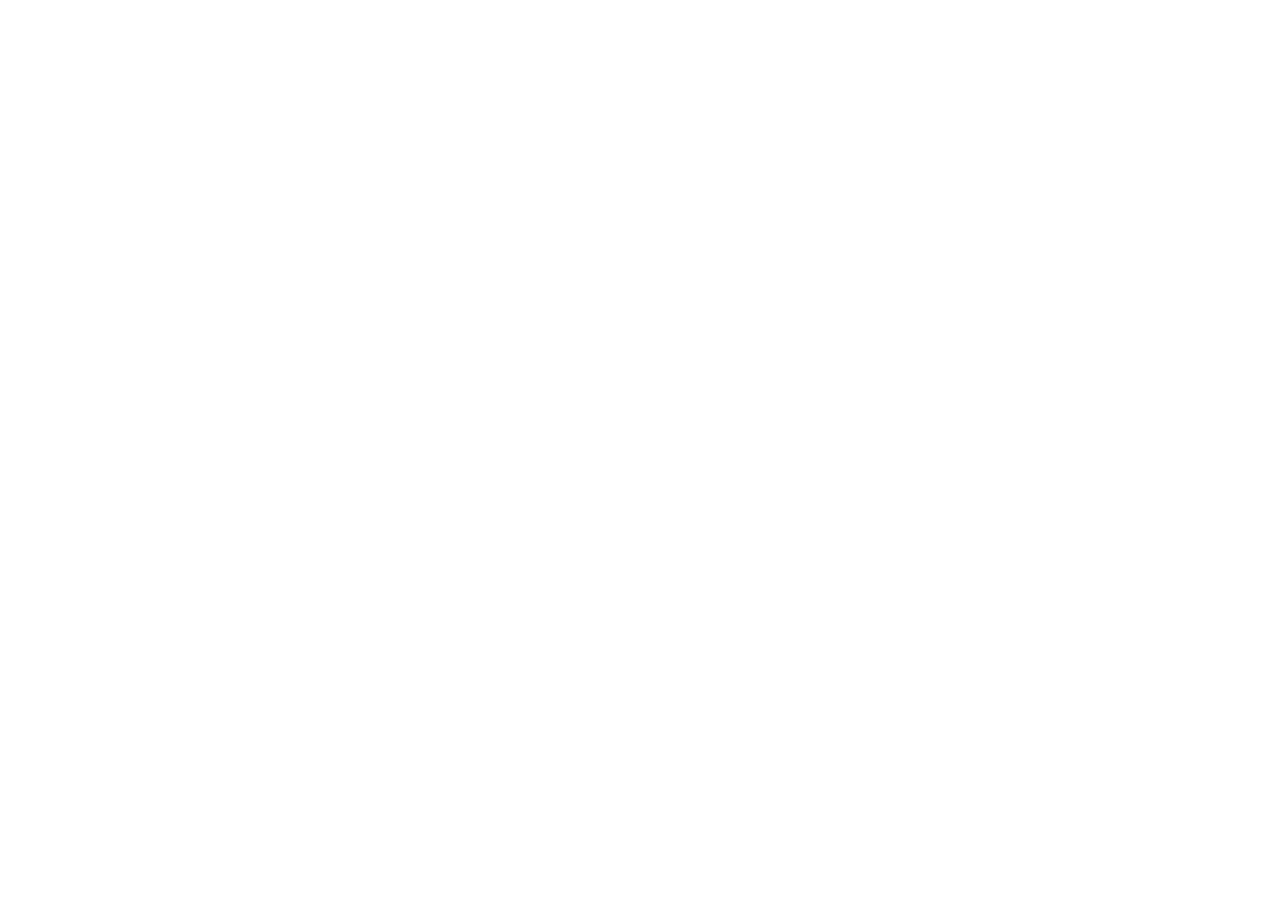
==== index.html @ caf2bf8a "estrutura do repo" ====
<!DOCTYPE html>
<html lang="PT-BR">
<head>
    <meta charset="UTF-8">
    <meta name="viewport" content="width=device-width, initial-scale=1.0">
    <title>Index do Projeto</title>
</head>
<body>
    
</body>
</html>
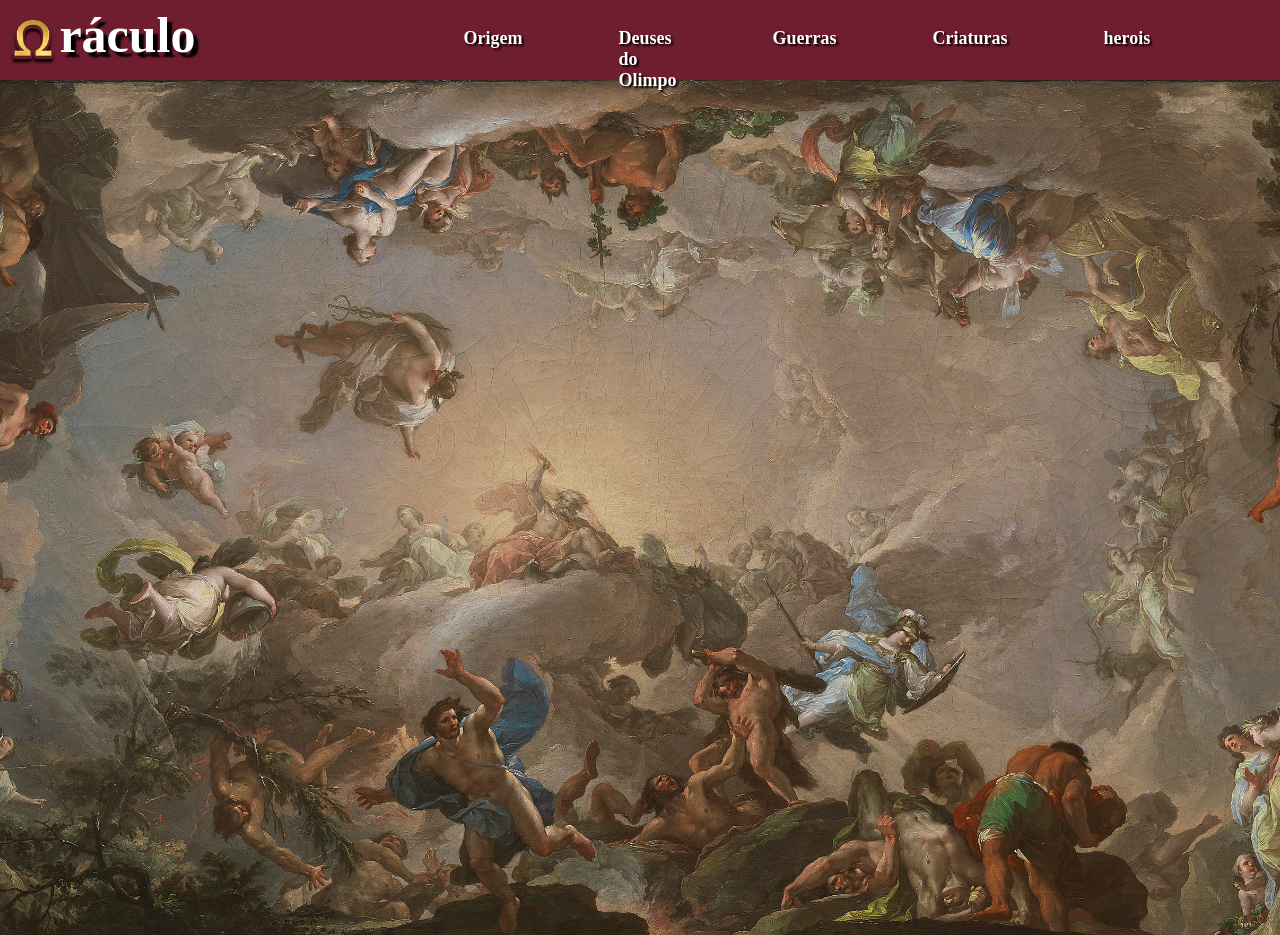
==== commit 8274a603: "Add files via upload" ====
--- a/index.html
+++ b/index.html
@@ -1,11 +1,46 @@
 <!DOCTYPE html>
 <html lang="PT-BR">
+
 <head>
     <meta charset="UTF-8">
     <meta name="viewport" content="width=device-width, initial-scale=1.0">
-    <title>Index do Projeto</title>
+    <title>Oráculo</title>
+    <link rel="preconnect" href="https://fonts.googleapis.com">
+    <link rel="preconnect" href="https://fonts.gstatic.com" crossorigin>
+    <link href="https://fonts.googleapis.com/css2?family=Kumar+One&display=swap" rel="stylesheet">
+
+    <link rel="stylesheet" href="site/css/estilo.css">
+    <link rel="stylesheet" href="site/css/home.css">
+    <script src="site/js/main.js" defer></script>
 </head>
+
 <body>
-    
+    <nav class="navbar" class="kumor-one-regular">
+        <a href="index.html">
+            <div class="logo">
+                <img class="imgs-nav" src="site/assets/img/omega.png" alt="omega">
+                <h1>ráculo</h1>
+            </div>
+        </a>
+
+
+        <div class="atalhos-nav">
+            <a class="nav-link" href=""><b>Origem</b></a>
+            <a class="nav-link" href=""><b>Deuses do Olimpo</b></a>
+            <a class="nav-link" href=""><b>Guerras</b></a>
+            <a class="nav-link" href=""><b>Criaturas</b></a>
+            <a class="nav-link" href=""><b>herois</b></a>
+        </div>
+        <a href="https://github.com/Dadamaral/projeto-final-lp2"> <img class="imgs-nav" src="site/assets/img/GitHub.png" alt=""></a>
+       
+
+    </nav>
+
+    <div class="hero">
+
+
+    </div>
+
 </body>
+
 </html>
--- a/site/css/estilo.css
+++ b/site/css/estilo.css
@@ -0,0 +1,111 @@
+body {
+    margin: 0;
+    font-family: Syne;
+    min-height: 100vh;
+    background-color: #F3EFE6;
+
+    h1 {
+        color: #ffcc00;
+    }
+
+}
+
+.kumar-one-regular {
+    font-family: "Kumar One", serif;
+    font-weight: 400;
+    font-style: normal;
+}
+
+.imgs-nav {
+    height: 45px;
+
+}
+
+.logo {
+    margin-top: 10px;
+    gap: 3px;
+    display: flex;
+    align-items: center;
+    height: 30px;
+    margin-bottom: 20px;
+
+    
+
+    img {
+        margin-top: 15px;
+    }
+
+    h1 {
+        font-size: 50px;
+        text-shadow: 5px 5px 2px black;
+        color: #ffffff;
+    }
+}
+
+.navbar {
+    background-color: #6E1E2E;
+    a {
+        text-decoration: none;
+    }
+    display: flex;
+    justify-content: space-evenly;
+    gap: 260px;
+    padding: 10px;
+    top: 0;
+    z-index: 1000;
+    max-height: 60px;
+    padding: 10px;
+
+}
+
+.atalhos-nav {
+    display: flex;
+    justify-content: center;
+    margin-top: 10px;
+    gap: 80px;
+    height: 38px;
+
+    position: sticky;
+
+}
+
+.nav-link {
+    color: #ffffff;
+    text-decoration: none;
+    text-shadow: 2px 2px 2px black;
+    font-size: 18px;
+    padding: 8px;
+    transition: color 0.3s ease-in-out;
+
+    position: relative;
+    transition: color 0.5s ease-in-out, transform 0.3s ease-in-out;
+
+
+
+}
+
+.nav-link:hover {
+
+
+    color: #ffe699;
+    transform: scale(1.1);
+
+}
+
+.nav-link::after {
+    content: '';
+    position: absolute;
+    width: 0;
+    height: 2px;
+    bottom: 0;
+    left: 50%;
+    background-color: #F2A900;
+    transform: translateX(-50%);
+    transition: width 0.3s ease-in-out;
+
+}
+
+.nav-link:hover::after {
+    width: 100%;
+
+}
--- a/site/css/home.css
+++ b/site/css/home.css
@@ -0,0 +1,19 @@
+.hero{
+    background-image: url(../assets/img/El_Olimpo_batalla_con_los_gigantes.jpg);
+
+           
+            height: 95vh; 
+
+           
+            background-position: center;
+
+          
+            background-repeat: no-repeat;
+
+         
+            background-size: cover;
+
+           
+
+            
+}
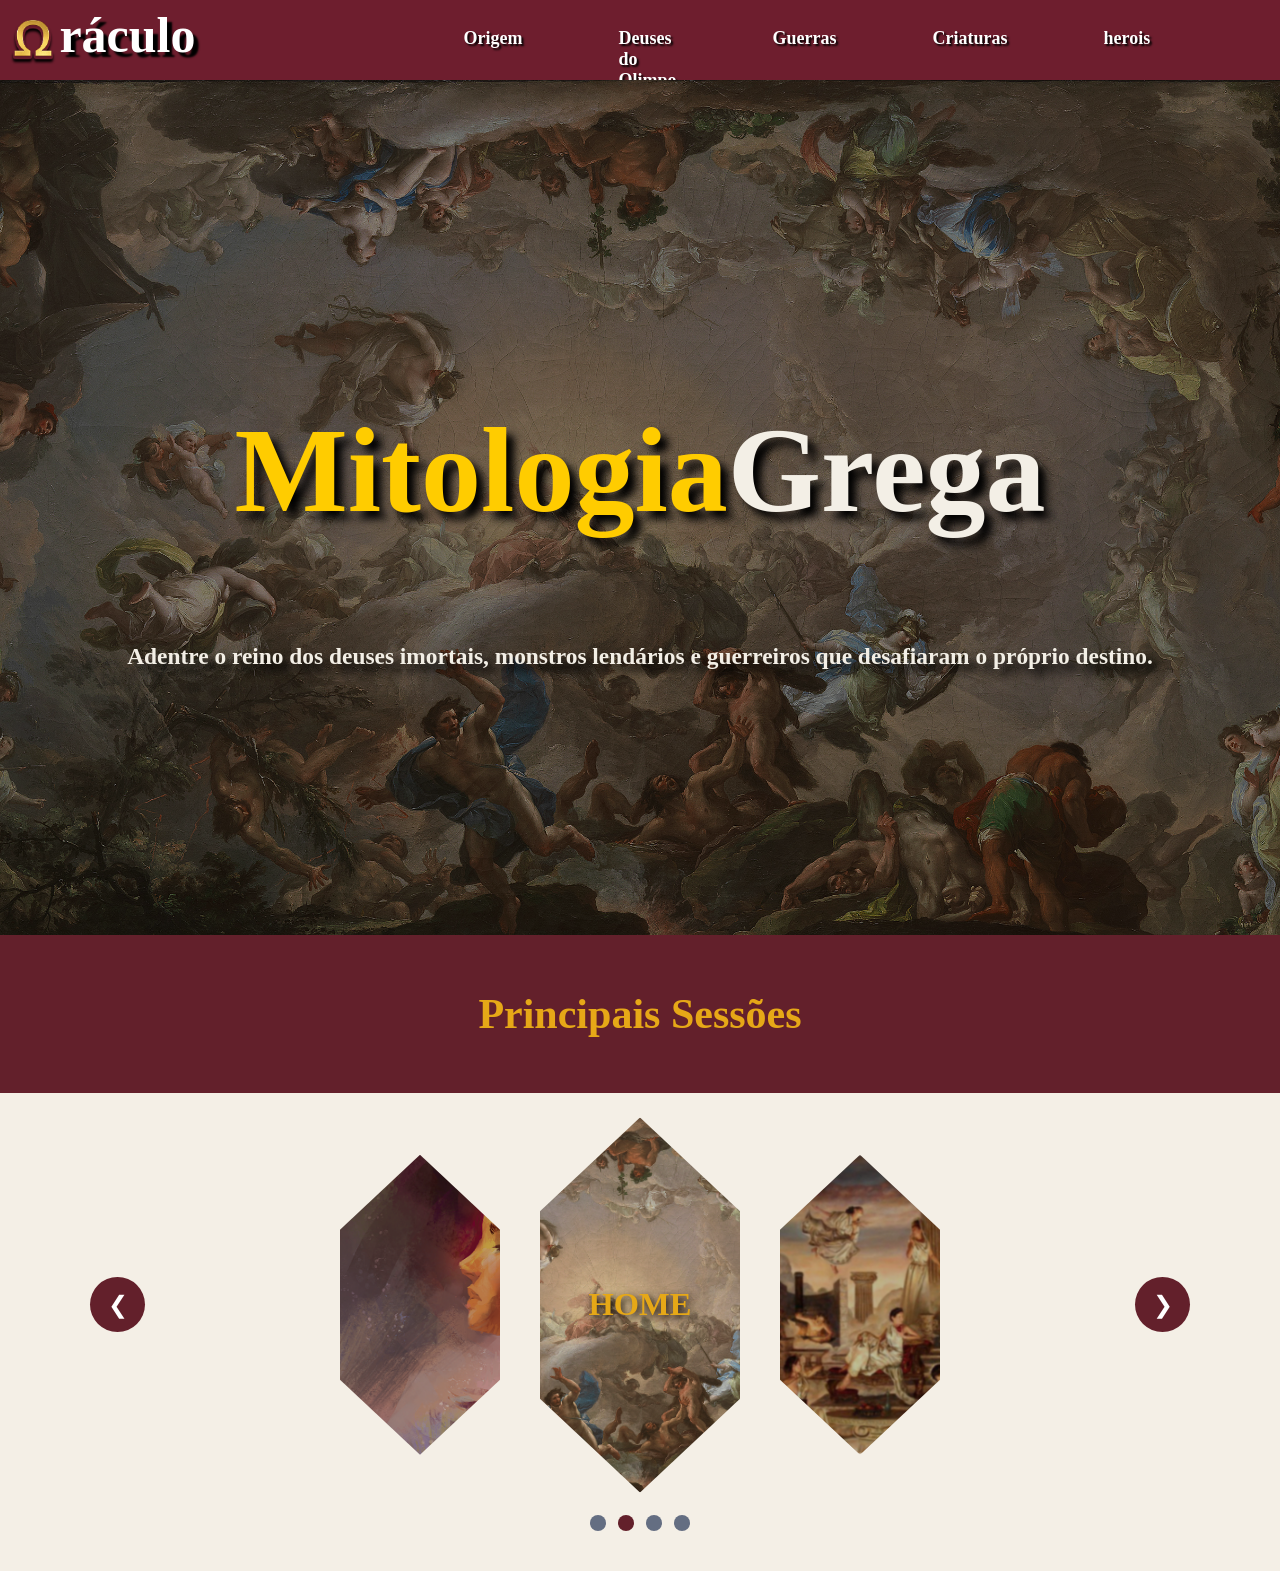
==== commit 09e3241e: "Add files via upload" ====
--- a/index.html
+++ b/index.html
@@ -31,15 +31,78 @@
             <a class="nav-link" href=""><b>Criaturas</b></a>
             <a class="nav-link" href=""><b>herois</b></a>
         </div>
-        <a href="https://github.com/Dadamaral/projeto-final-lp2"> <img class="imgs-nav" src="site/assets/img/GitHub.png" alt=""></a>
-       
+        <a href="https://github.com/Dadamaral/projeto-final-lp2"> <img class="imgs-nav" src="site/assets/img/GitHub.png"
+                alt=""></a>
 
     </nav>
 
     <div class="hero">
+        <div class="sombra">
+            <div text-hero>
+                <div class=" titulo-da-sessao">
+                    <h1 class="titulo-sessao">Mitologia</h1>
+                    <h1 class="titulo-sessao2">Grega</h1>
+                </div>
+                <div class="subtitulo-sessao">
+                    <h3>Adentre o reino dos deuses imortais, monstros lendários e guerreiros que desafiaram o próprio
+                        destino.</h3>
+
+                </div>
+            </div>
+        </div>
 
 
     </div>
+    <section class="secao-cristais">
+    <!-- Cabeçalho vinho com o título -->
+    <div class="cabecalho-secao">
+        <h2>Principais Sessões</h2>
+        <div class="linha-decorativa"></div>
+    </div>
+
+    <!-- Área do Carrossel -->
+    <div class="carrossel-container">
+        <button class="seta-btn" id="btn-anterior">❮</button>
+
+        <div class="cristais-wrapper">
+            <!-- Cristal 1 -->
+            <a href="origem.html" class="cristal">
+                <img src="site/assets/img/Origem.png" alt="Origem">
+                <span>ORIGEM</span>
+            </a>
+
+            <!-- Cristal 2 (Começa ativo no meio) -->
+            <a href="index.html" class="cristal ativo">
+                <img src="site/assets/img/El_Olimpo_batalla_con_los_gigantes.jpg" alt="Home">
+                <span>HOME</span>
+            </a>
+
+            <!-- Cristal 3 -->
+            <a href="deuses.html" class="cristal">
+                <img src="site/assets/img/Deuses.png" alt="Deuses">
+                <span>DEUSES</span>
+            </a>
+            
+            <!-- Você pode adicionar mais cristais aqui (Guerras, Criaturas, Heróis) -->
+            <a href="guerras.html" class="cristal">
+                <img src="site/assets/img/guerras.png" alt="Guerras">
+                <span>GUERRAS</span>
+            </a>
+        </div>
+
+        <button class="seta-btn" id="btn-proximo">❯</button>
+    </div>
+
+    <!-- Bolinhas indicadoras -->
+    <div class="indicadores">
+        <span class="dot"></span>
+        <span class="dot ativo"></span>
+        <span class="dot"></span>
+        <span class="dot"></span>
+    </div>
+</section>
+
+
 
 </body>
 
--- a/site/css/estilo.css
+++ b/site/css/estilo.css
@@ -29,7 +29,7 @@
     height: 30px;
     margin-bottom: 20px;
 
-    
+
 
     img {
         margin-top: 15px;
@@ -44,9 +44,11 @@
 
 .navbar {
     background-color: #6E1E2E;
+
     a {
         text-decoration: none;
     }
+
     display: flex;
     justify-content: space-evenly;
     gap: 260px;
@@ -109,3 +111,140 @@
     width: 100%;
 
 }
+
+.secao-cristais {
+    background-color: #f4efe6;
+    /* Tom creme do fundo */
+    text-align: center;
+    padding-bottom: 40px;
+}
+
+.cabecalho-secao {
+    background-color: #63202b;
+    /* Vinho da barra superior */
+    padding: 20px 0;
+    color: #e6a817;
+    /* Dourado do título */
+    font-size: 28px;
+}
+
+.carrossel-container {
+    display: flex;
+    align-items: center;
+    justify-content: space-between;
+    max-width: 1100px;
+    margin: 62px auto 30px;
+    padding: 0 20px;
+}
+
+.cristais-wrapper {
+    display: flex;
+    align-items: center;
+    justify-content: center;
+    gap: 60px;
+    /* Espaço entre os cristais */
+}
+
+/* Formato de Cristal */
+.cristal {
+    position: relative;
+    width: 160px;
+    height: 300px;
+    display: flex;
+    align-items: center;
+    justify-content: center;
+    text-decoration: none;
+
+    /* Recorta o retângulo no formato de cristal */
+    clip-path: polygon(50% 0%, 100% 25%, 100% 75%, 50% 100%, 0% 75%, 0% 25%);
+
+    transition: transform 0.4s ease, filter 0.4s ease;
+    filter: brightness(0.75);
+    /* Deixa os laterais levemente mais escuros */
+}
+
+.cristal img {
+    position: absolute;
+    width: 100%;
+    height: 100%;
+    object-fit: cover;
+    z-index: 1;
+}
+
+.cristal span {
+    position: relative;
+    z-index: 2;
+    color: #e6a817;
+    font-size: 26px;
+    font-weight: bold;
+    text-shadow: 2px 2px 6px rgba(0, 0, 0, 0.9);
+    opacity: 0;
+    /* Esconde o texto nos cristais laterais */
+    transition: opacity 0.3s ease;
+}
+
+/* Cristal do Meio (Destaque) */
+.cristal.ativo {
+    transform: scale(1.25);
+    /* Aumenta o tamanho do cristal central */
+    filter: brightness(1);
+}
+
+.cristal.ativo span {
+    opacity: 1;
+    /* Mostra o texto apenas no cristal ativo */
+}
+
+.cristal.ativo:hover {
+
+    transform: scale(1.4);
+
+}
+
+
+.cristal:hover {
+    filter: brightness(1);
+    transform: scale(1.15);
+}
+
+/* Botões de Seta */
+.seta-btn {
+    background-color: #63202b;
+    color: white;
+    border: none;
+    width: 55px;
+    height: 55px;
+    border-radius: 50%;
+    font-size: 24px;
+    cursor: pointer;
+    transition: background 0.3s;
+     transition:  transform 0.3s ease-in-out;
+
+
+}
+
+.seta-btn:hover {
+    background-color: #852b3a;
+     transform: scale(1.05);
+}
+
+/* Bolinhas inferiores */
+.indicadores {
+    display: flex;
+    justify-content: center;
+    gap: 12px;
+    margin-top: 20px;
+}
+
+.dot {
+    width: 16px;
+    height: 16px;
+    border-radius: 50%;
+    background-color: #646e82;
+    cursor: pointer;
+    margin-top: 30px;
+}
+
+.dot.ativo {
+    background-color: #63202b;
+}
--- a/site/css/home.css
+++ b/site/css/home.css
@@ -1,19 +1,48 @@
-.hero{
+.hero {
+    position: relative;
     background-image: url(../assets/img/El_Olimpo_batalla_con_los_gigantes.jpg);
+    height: 95vh;
+    background-position: center;
+    background-repeat: no-repeat;
+    background-size: cover;
 
-           
-            height: 95vh; 
+}
 
-           
-            background-position: center;
+.sombra {
+    position: absolute;
+    top: 0;
+    left: 0;
+    width: 100%;
+    height: 100%;
+    background-color: rgba(0, 0, 0, 0.411);
+    z-index: 1;
+    display: flex;
+    justify-content: center;
+    align-items: center;
+}
 
-          
-            background-repeat: no-repeat;
+.text-hero {
 
-         
-            background-size: cover;
+    color: #D4A63A;
+    position: relative;
+    z-index: 3;
+}
 
-           
+.titulo-da-sessao {
+    display: flex;
+    justify-content: center;
+    font-size: 60px;
+    text-shadow: 8px 8px 8px black;
 
-            
+}
+
+.titulo-sessao2 {
+    color: #F3EFE6;
+}
+
+.subtitulo-sessao {
+
+    font-size: 20px;
+    color: #F3EFE6;
+    text-shadow: 8px 8px 8px black;
 }
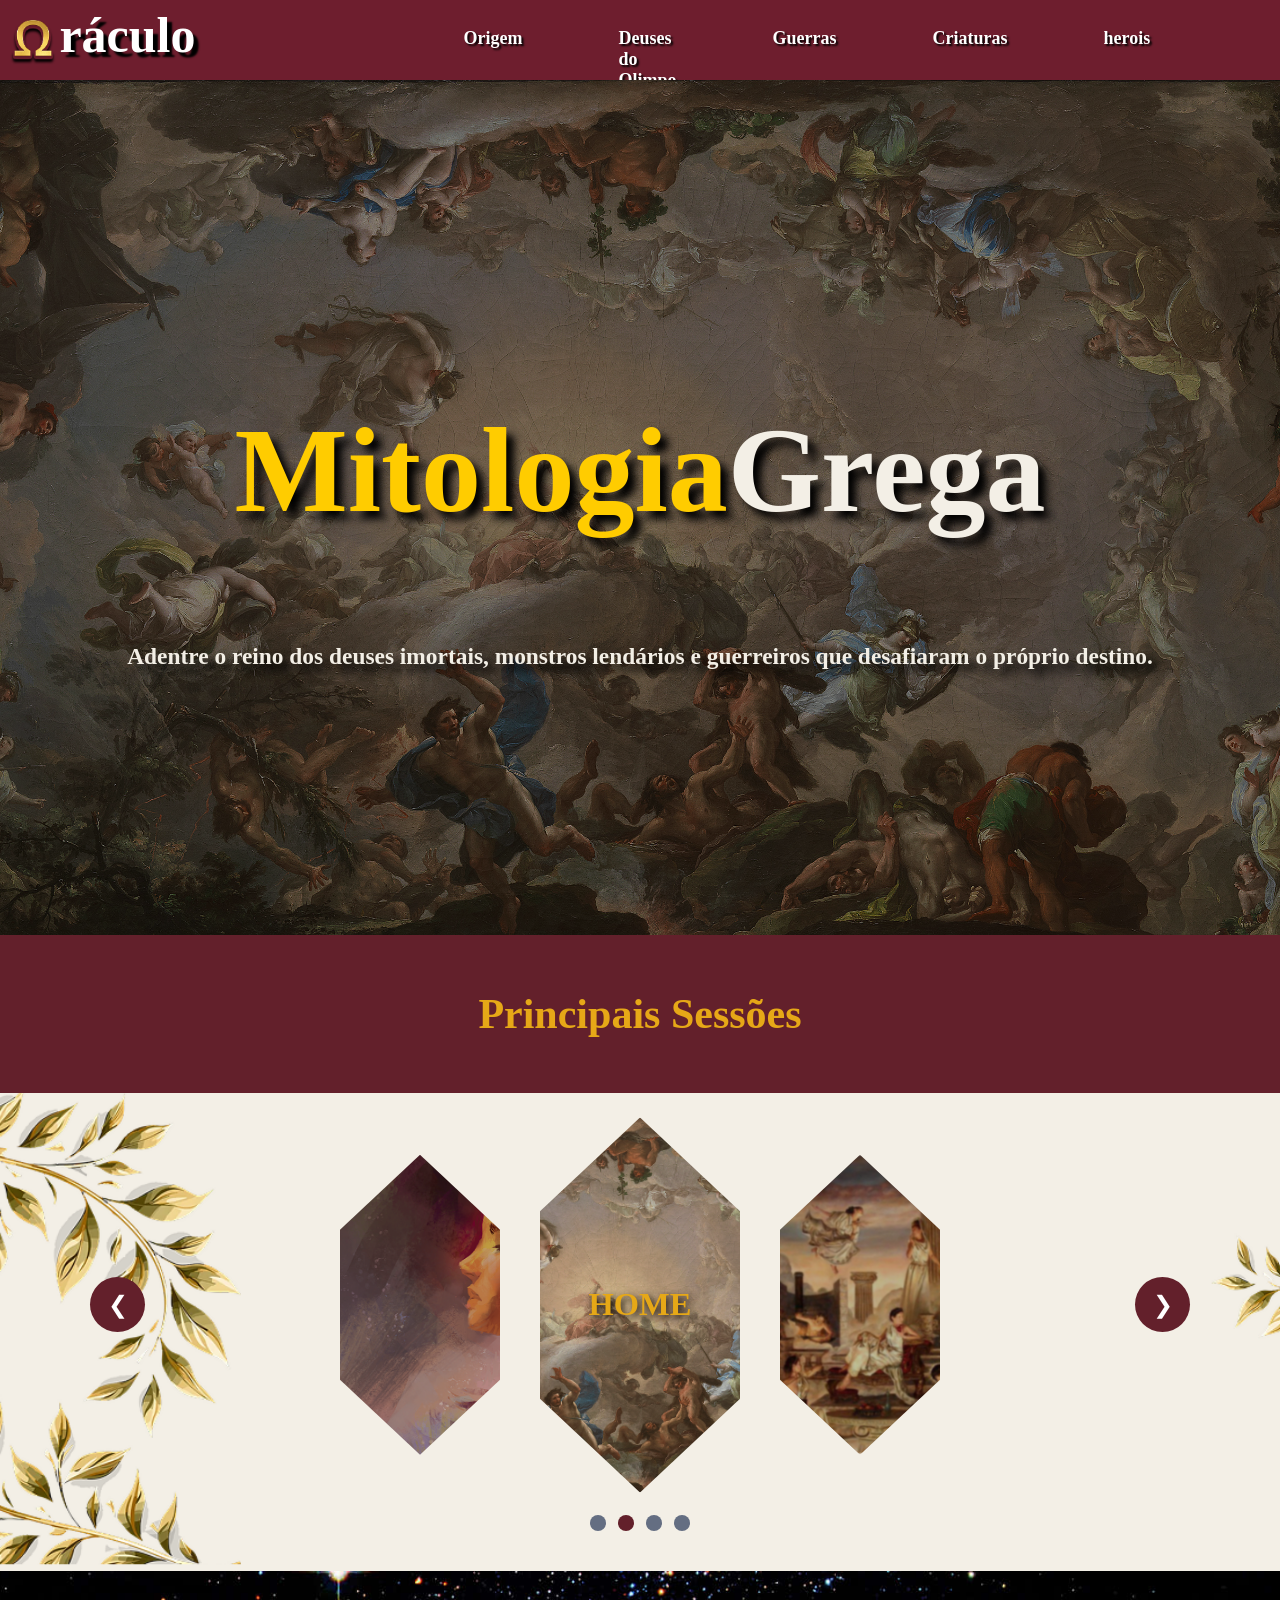
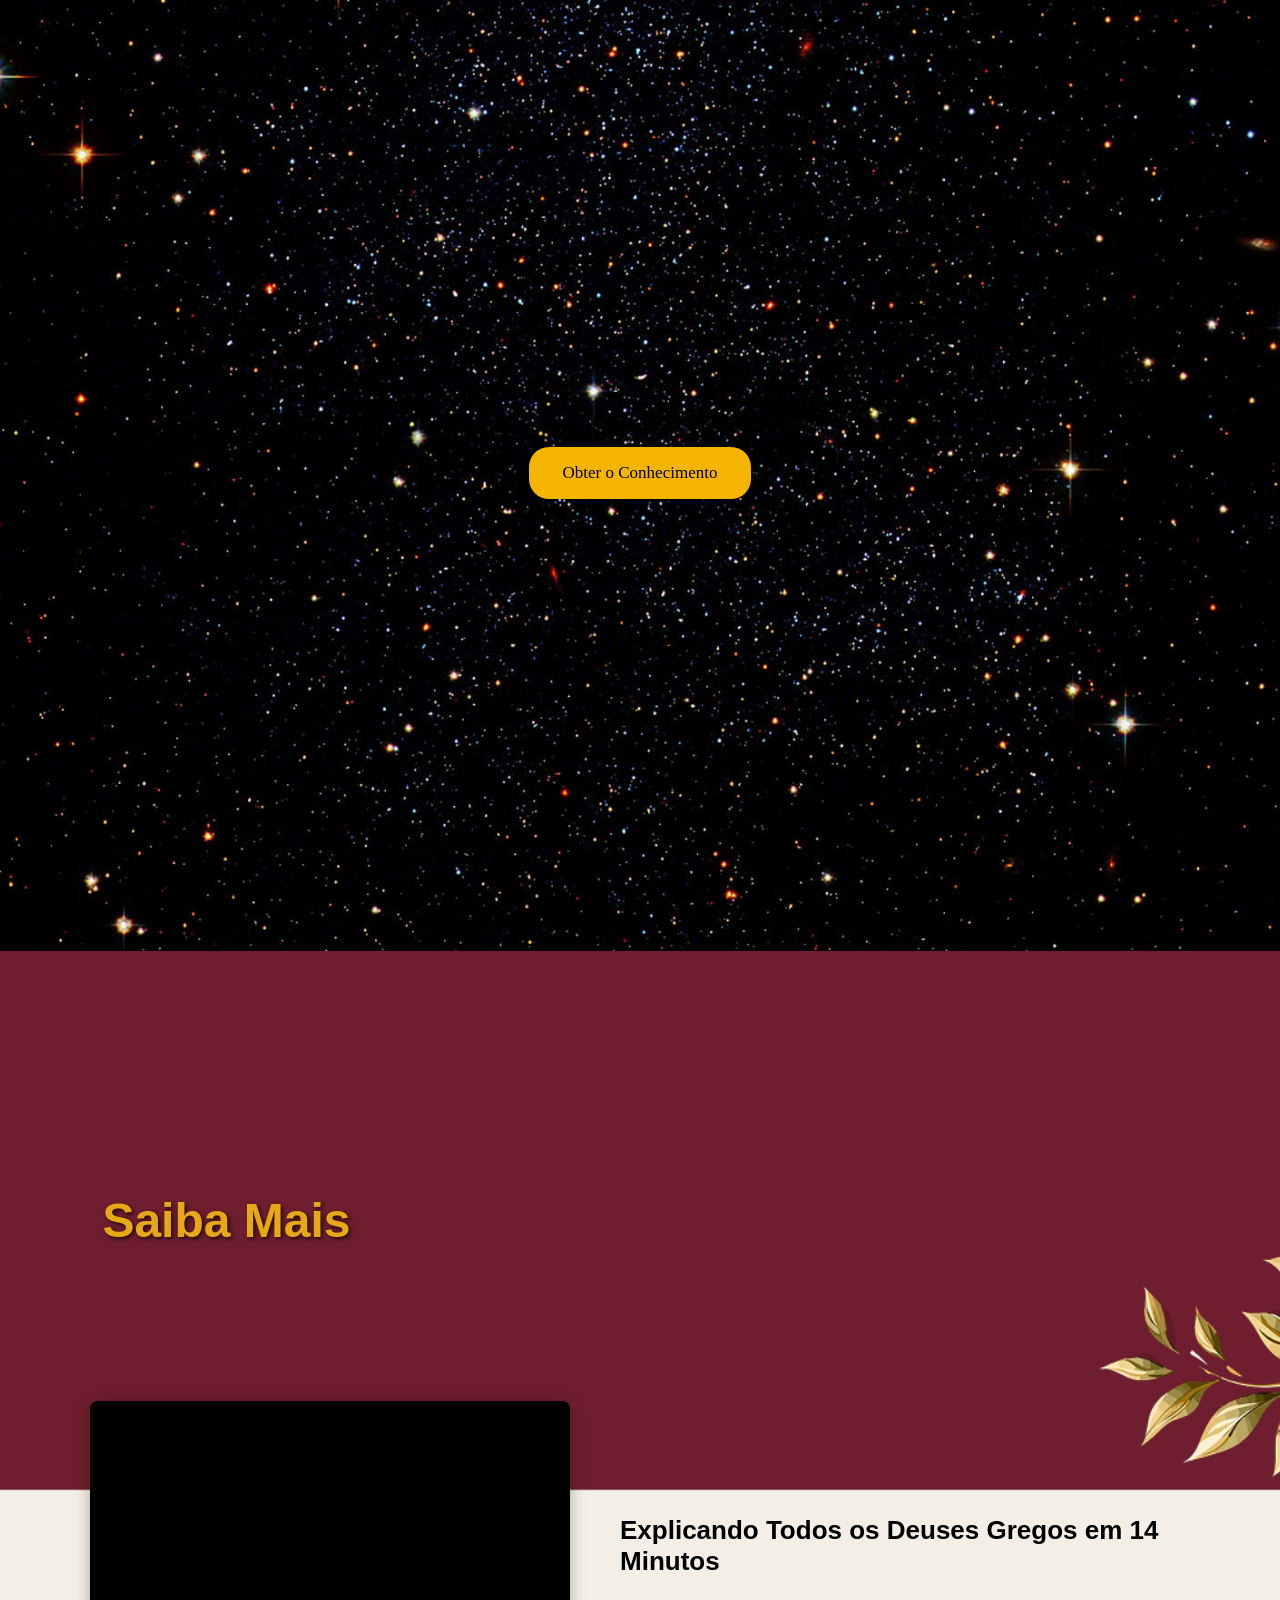
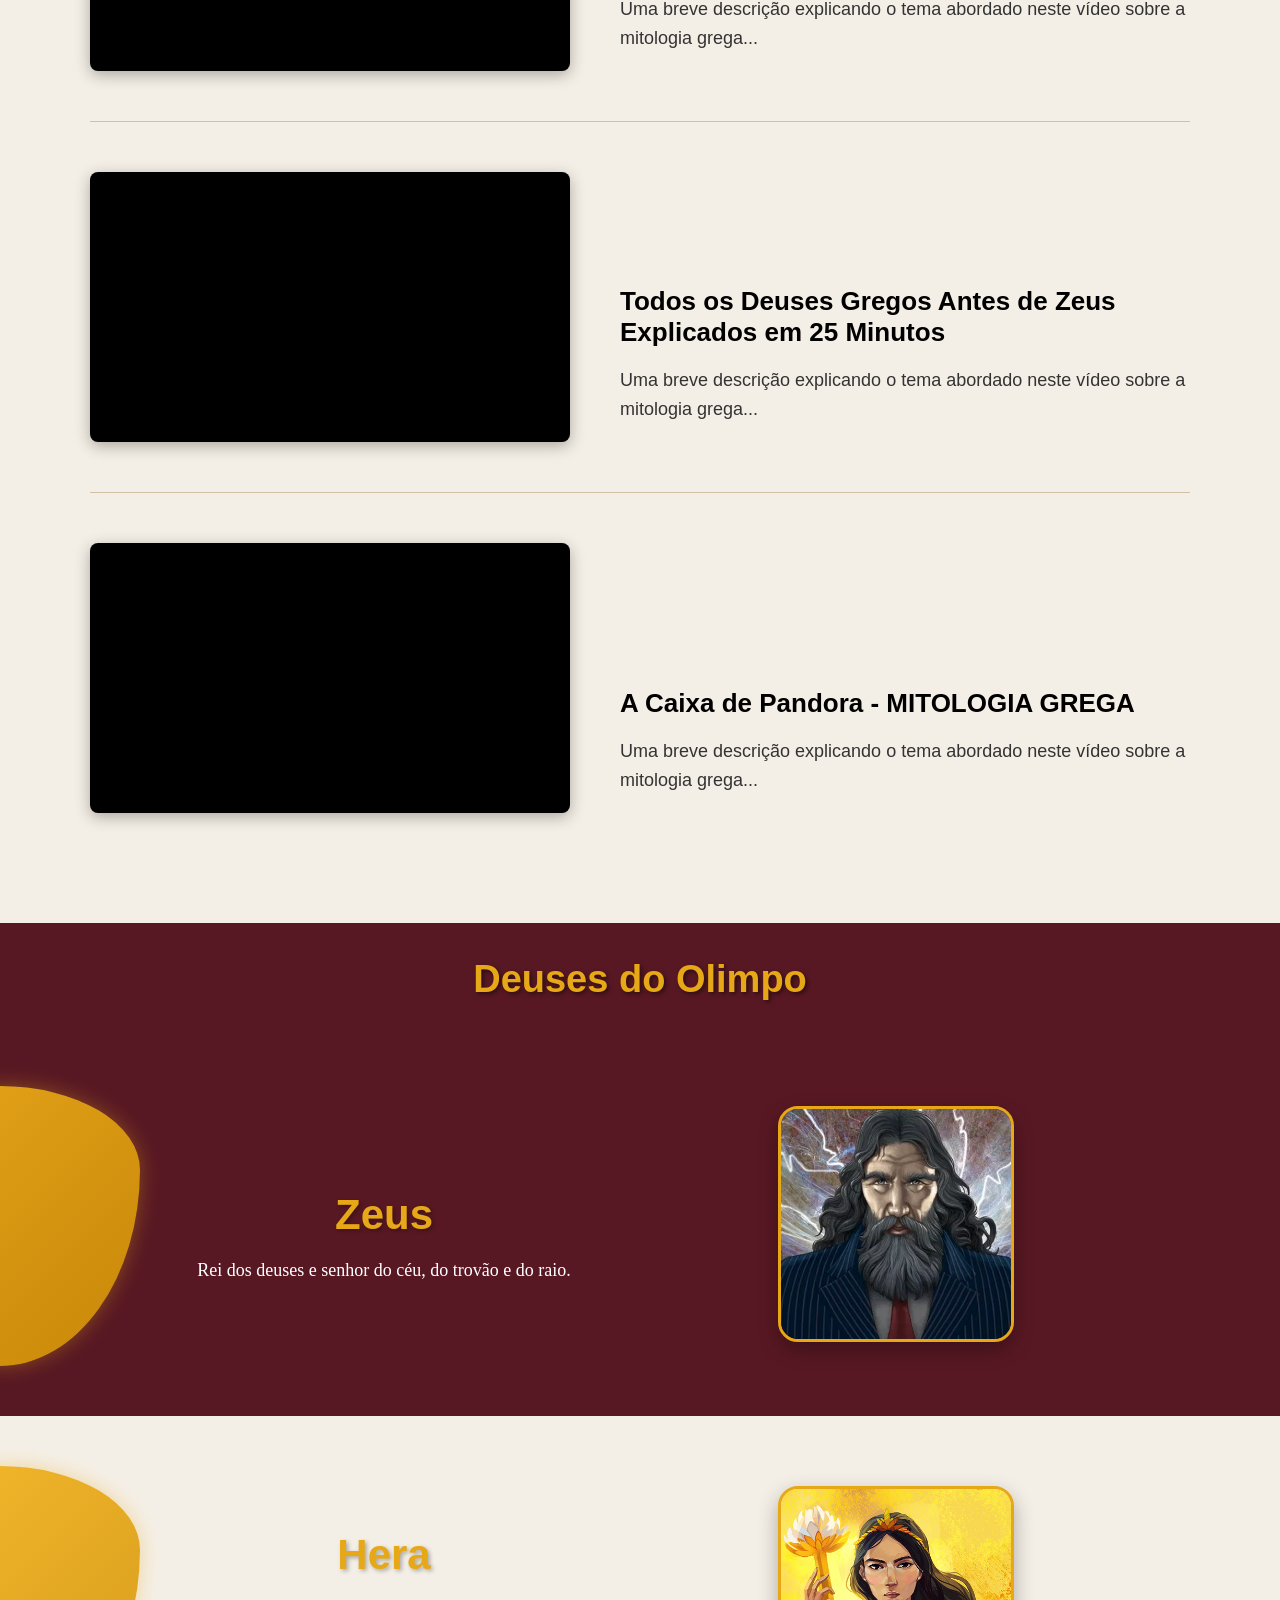
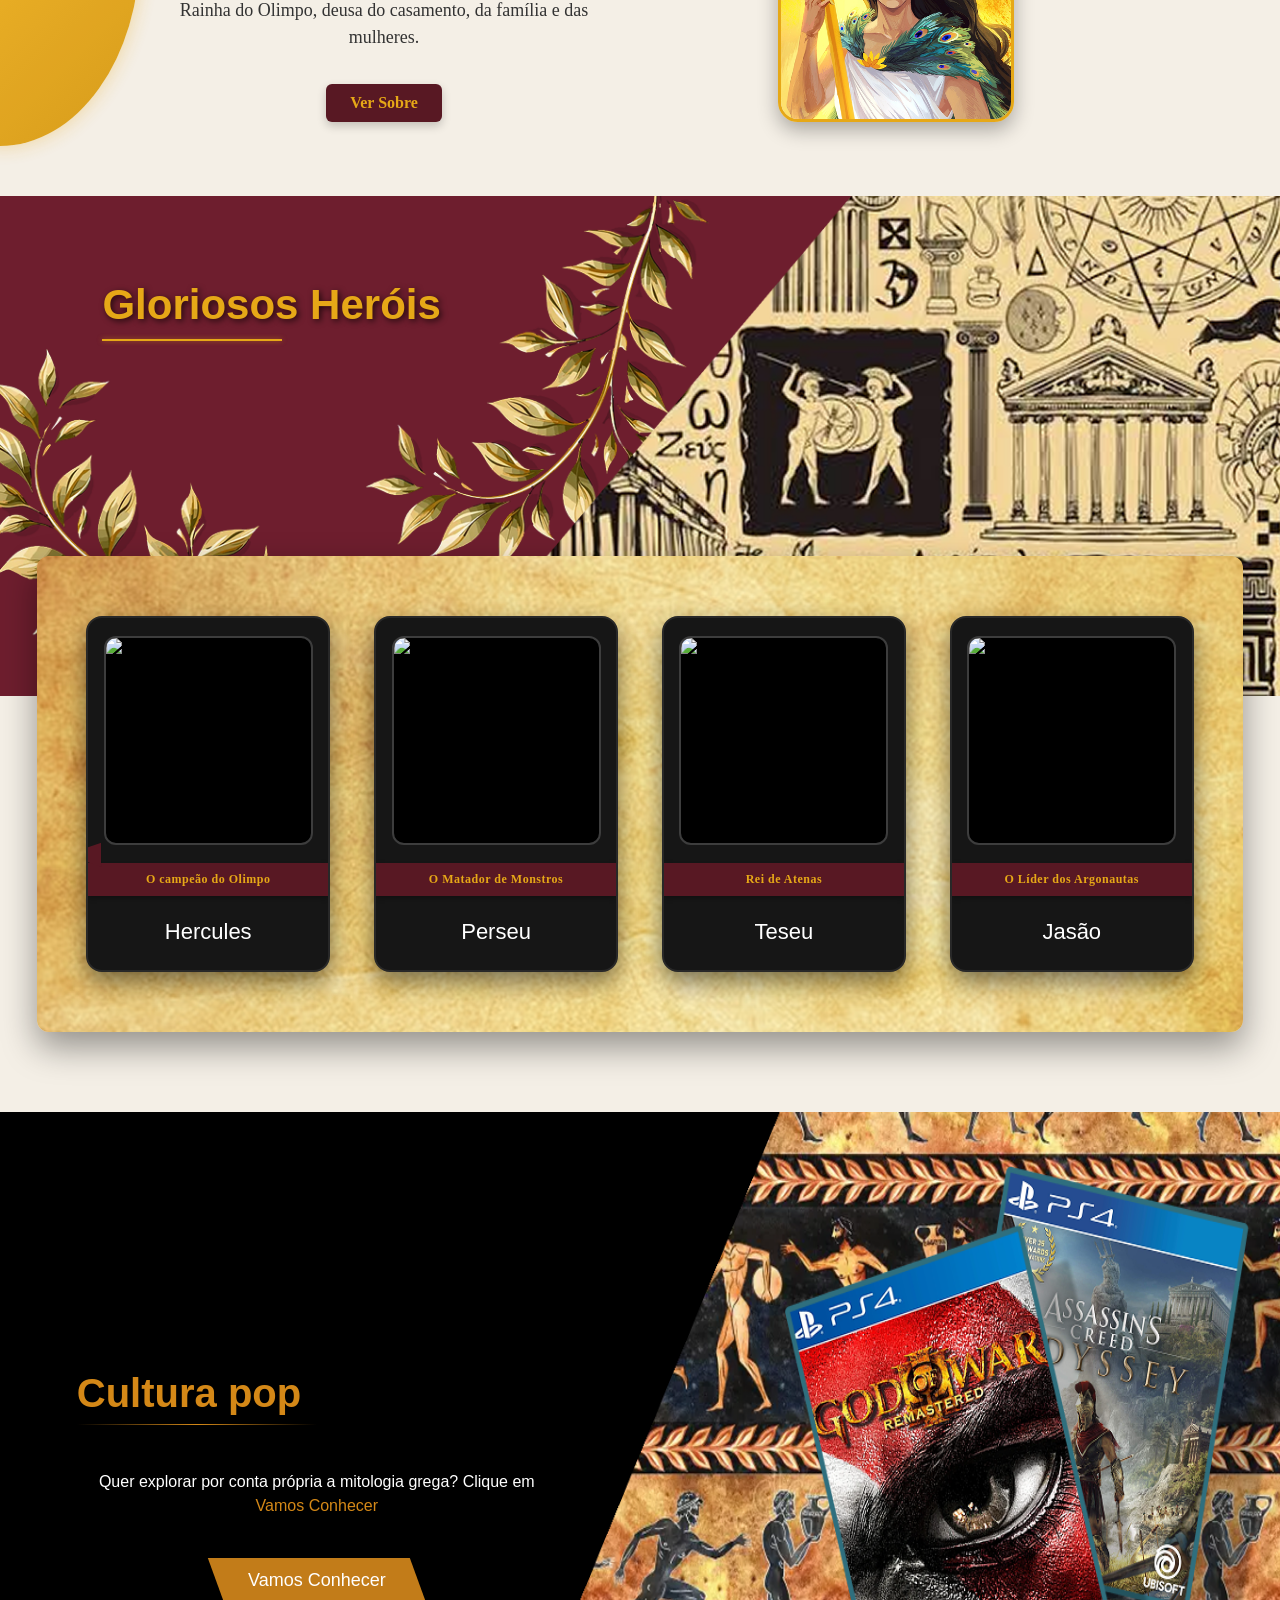
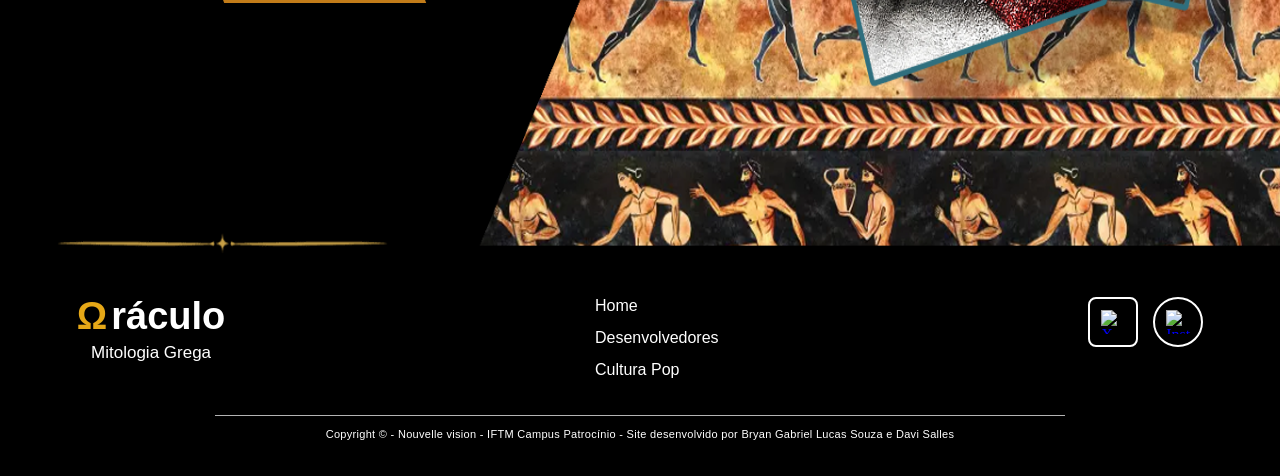
==== commit dfdf6ffb: "Add files via upload" ====
--- a/index.html
+++ b/index.html
@@ -12,6 +12,7 @@
     <link rel="stylesheet" href="site/css/estilo.css">
     <link rel="stylesheet" href="site/css/home.css">
     <script src="site/js/main.js" defer></script>
+    <script src="site/js/home.js" defer></script>
 </head>
 
 <body>
@@ -54,53 +55,272 @@
 
     </div>
     <section class="secao-cristais">
-    <!-- Cabeçalho vinho com o título -->
-    <div class="cabecalho-secao">
-        <h2>Principais Sessões</h2>
-        <div class="linha-decorativa"></div>
-    </div>
-
-    <!-- Área do Carrossel -->
-    <div class="carrossel-container">
-        <button class="seta-btn" id="btn-anterior">❮</button>
-
-        <div class="cristais-wrapper">
-            <!-- Cristal 1 -->
-            <a href="origem.html" class="cristal">
-                <img src="site/assets/img/Origem.png" alt="Origem">
-                <span>ORIGEM</span>
+        <!-- Cabeçalho vinho com o título -->
+        <div class="cabecalho-secao">
+            <h2>Principais Sessões</h2>
+            <div class="linha-decorativa"></div>
+        </div>
+
+        <!-- Área do Carrossel -->
+        <div class="carrossel-container">
+            <button class="seta-btn" id="btn-anterior">❮</button>
+
+            <div class="cristais-wrapper">
+                <!-- Cristal 1 -->
+                <a href="origem.html" class="cristal">
+                    <img src="site/assets/img/Origem.png" alt="Origem">
+                    <span>ORIGEM</span>
+                </a>
+
+                <!-- Cristal 2 (Começa ativo no meio) -->
+                <a href="index.html" class="cristal ativo">
+                    <img src="site/assets/img/El_Olimpo_batalla_con_los_gigantes.jpg" alt="Home">
+                    <span>HOME</span>
+                </a>
+
+                <!-- Cristal 3 -->
+                <a href="deuses.html" class="cristal">
+                    <img src="site/assets/img/Deuses.png" alt="Deuses">
+                    <span>DEUSES</span>
+                </a>
+
+                <!-- Você pode adicionar mais cristais aqui (Guerras, Criaturas, Heróis) -->
+                <a href="guerras.html" class="cristal">
+                    <img src="site/assets/img/guerras.png" alt="Guerras">
+                    <span>GUERRAS</span>
+                </a>
+            </div>
+
+            <button class="seta-btn" id="btn-proximo">❯</button>
+        </div>
+
+        <!-- Bolinhas indicadoras -->
+        <div class="indicadores">
+            <span class="dot"></span>
+            <span class="dot ativo"></span>
+            <span class="dot"></span>
+            <span class="dot"></span>
+        </div>
+    </section>
+
+    <section class="secao-origem">
+        <!-- Botão inicial centralizado -->
+        <button id="btn-conhecimento" class="btn-dourado kumar-one-regular">Obter o Conhecimento</button>
+
+        <!-- Caixa da animação (ocupa toda a área para posicionar os deuses nos cantos) -->
+        <div id="container-animacao" class="oculto">
+
+            <!-- Bloco Central de Texto -->
+            <div class="conteudo-central">
+
+                <h2 class="titulo-inicio kumar-one-regular"><b>O Início</b></h2>
+
+                <!-- Parágrafo 1 -->
+                <p id="texto-digitado-1" class="paragrafo-historia"></p>
+
+                <!-- Setinha para continuar para o 2º parágrafo -->
+                <button id="btn-continuar" class="seta-continuar oculto" title="Continuar">❯</button>
+
+                <!-- Parágrafo 2 -->
+                <p id="texto-digitado-2" class="paragrafo-historia"></p>
+
+                <!-- Botão Final Centralizado embaixo -->
+                <a href="htmls/Origem.html" id="btn-final" class="btn-dourado oculto kumar-one-regular">Saber Mais</a>
+                <!-- As 4 imagens posicionadas nos cantos exatamente como na referência -->
+                <img src="site/assets/img/gaia.png" alt="Gaia" class="deus-img pos-gaia" id="deus-1">
+                <img src="site/assets/img/tartaro.png" alt="Tártaro" class="deus-img pos-tartaro" id="deus-2">
+                <img src="site/assets/img/eros.png" alt="Eros" class="deus-img pos-eros" id="deus-3">
+                <img src="site/assets/img/Nix.png" alt="Nix" class="deus-img pos-erebo" id="deus-4">
+
+
+
+            </div>
+
+
+
+        </div>
+    </section>
+
+    <section class="saibamais">
+        <div class="titulo-saibamais">
+            <h1>Saiba Mais</h1>
+        </div>
+
+
+        <div class="conteudo-saibamais">
+
+            <div class="card-video">
+                <div class="video-container">
+                    <iframe width="560" height="315" src="https://www.youtube.com/embed/BidsWdOM8Ik?si=N_0JeUo0zq-MeXaz"
+                        title="YouTube video player" frameborder="0"
+                        allow="accelerometer; autoplay; clipboard-write; encrypted-media; gyroscope; picture-in-picture; web-share"
+                        referrerpolicy="strict-origin-when-cross-origin" allowfullscreen></iframe>
+                </div>
+                <div class="descricao-video">
+                    <h3>
+                        Explicando Todos os Deuses Gregos em 14 Minutos</h3>
+                    <p>Uma breve descrição explicando o tema abordado neste vídeo sobre a mitologia grega...</p>
+                </div>
+            </div>
+
+            <hr class="linha-divisoria">
+
+
+            <div class="card-video">
+                <div class="video-container">
+                    <iframe width="560" height="315" src="https://www.youtube.com/embed/7vDypBWtJeo?si=LLwDgR5NKjpBOIs5"
+                        title="YouTube video player" frameborder="0"
+                        allow="accelerometer; autoplay; clipboard-write; encrypted-media; gyroscope; picture-in-picture; web-share"
+                        referrerpolicy="strict-origin-when-cross-origin" allowfullscreen></iframe>
+                </div>
+                <div class="descricao-video">
+                    <h3>
+                        Todos os Deuses Gregos Antes de Zeus Explicados em 25 Minutos</h3>
+                    <p>Uma breve descrição explicando o tema abordado neste vídeo sobre a mitologia grega...</p>
+                </div>
+            </div>
+            <hr class="linha-divisoria">
+
+            <div class="card-video">
+                <div class="video-container">
+                    <iframe width="560" height="315" src="https://www.youtube.com/embed/THjEgZuJdtU?si=IRyTTte8dB2lojWV"
+                        title="YouTube video player" frameborder="0"
+                        allow="accelerometer; autoplay; clipboard-write; encrypted-media; gyroscope; picture-in-picture; web-share"
+                        referrerpolicy="strict-origin-when-cross-origin" allowfullscreen></iframe>
+                </div>
+                <div class="descricao-video">
+                    <h3>
+                        A Caixa de Pandora - MITOLOGIA GREGA</h3>
+                    <p>Uma breve descrição explicando o tema abordado neste vídeo sobre a mitologia grega...</p>
+                </div>
+            </div>
+        </div>
+    </section>
+    <section class="secao-deuses">
+    <!-- Título da Seção -->
+    <div class="titulo-deuses">
+        <h2>Deuses do Olimpo</h2>
+    </div>
+
+    <!-- Card 1: Zeus (Fundo Vinho) -->
+    <div class="card-deus fundo-vinho">
+        <!-- Detalhe decorativo amarelo nas bordas -->
+        <div class="detalhe-amarelo"></div>
+
+        <div class="info-deus">
+            <h3 class="nome-deus">Zeus</h3>
+            <p class="desc-deus">Rei dos deuses e senhor do céu, do trovão e do raio.</p>
+        </div>
+        <div class="imagem-deus">
+            <img src="site/assets/img/Zeus.png" alt="Zeus">
+        </div>
+    </div>
+
+    <!-- Card 2: Hera (Fundo Creme) -->
+    <div class="card-deus fundo-creme">
+        <!-- Detalhe decorativo amarelo nas bordas -->
+        <div class="detalhe-amarelo"></div>
+
+        <div class="info-deus">
+            <h3 class="nome-deus">Hera</h3>
+            <p class="desc-deus">Rainha do Olimpo, deusa do casamento, da família e das mulheres.</p>
+            <a href="hera.html" class="btn-vinho">Ver Sobre</a>
+        </div>
+        <div class="imagem-deus">
+            <img src="site/assets/img/hera.png" alt="Hera">
+        </div>
+    </div>
+</section>
+<section class="secao-gloriosos-herois">
+    <!-- Faixa Vinho do Topo -->
+    <div class="faixa-topo-herois">
+        <h2 class="titulo-gloriosos">Gloriosos Heróis</h2>
+    </div>
+
+    <!-- Bloco de Fundo Estilo Pergaminho com os Cards -->
+    <div class="pergaminho-container">
+        <div class="grid-cards-herois">
+
+            <!-- Card 1 (Com o laço/fita na lateral) -->
+            <div class="card-heroi primeiro-card">
+                <div class="moldura-img">
+                    <img src="site/assets/img/hercules.jpg" alt="Hercules">
+                </div>
+                <div class="faixa-subtitulo">O campeão do Olimpo</div>
+                <div class="nome-heroi">Hercules</div>
+            </div>
+
+            <!-- Card 2 -->
+            <div class="card-heroi">
+                <div class="moldura-img">
+                    <img src="site/assets/img/perseu.jpg" alt="Perseu">
+                </div>
+                <div class="faixa-subtitulo">O Matador de Monstros</div>
+                <div class="nome-heroi">Perseu</div>
+            </div>
+
+            <!-- Card 3 -->
+            <div class="card-heroi">
+                <div class="moldura-img">
+                    <img src="site/assets/img/teseu.jpg" alt="Teseu">
+                </div>
+                <div class="faixa-subtitulo">Rei de Atenas</div>
+                <div class="nome-heroi">Teseu</div>
+            </div>
+
+            <!-- Card 4 -->
+            <div class="card-heroi">
+                <div class="moldura-img">
+                    <img src="site/assets/img/jasao.jpg" alt="Jasão">
+                </div>
+                <div class="faixa-subtitulo">O Líder dos Argonautas</div>
+                <div class="nome-heroi">Jasão</div>
+            </div>
+
+        </div>
+    </div>
+</section>
+
+<section class="secao-cultura-pop">
+    <div class="cultura-conteudo">
+        <h2 class="cultura-titulo">Cultura pop</h2>
+        <p class="cultura-descricao">
+            Quer explorar por conta própria a mitologia grega? Clique em <span>Vamos Conhecer</span>
+        </p>
+        <a href="cultura-pop.html" class="btn-vamos-conhecer">
+            <span>Vamos Conhecer</span>
+        </a>
+    </div>
+</section>
+<footer class="site-footer">
+
+    <div class="footer-container">
+        <div class="footer-logo-area">
+            <h2 class="footer-logo"><span class="letra-omega">Ω</span>ráculo</h2>
+            <p class="footer-sub">Mitologia Grega</p>
+        </div>
+
+        <div class="footer-nav">
+            <a href="index.html">Home</a>
+            <a href="desenvolvedores.html">Desenvolvedores</a>
+            <a href="cultura-pop.html">Cultura Pop</a>
+        </div>
+
+        <div class="footer-social">
+            <a href="#" class="social-icon icon-x" target="_blank" aria-label="X">
+                <img src="site/assets/img/icone-x.png" alt="X">
             </a>
-
-            <!-- Cristal 2 (Começa ativo no meio) -->
-            <a href="index.html" class="cristal ativo">
-                <img src="site/assets/img/El_Olimpo_batalla_con_los_gigantes.jpg" alt="Home">
-                <span>HOME</span>
+            <a href="#" class="social-icon icon-insta" target="_blank" aria-label="Instagram">
+                <img src="site/assets/img/icone-instagram.png" alt="Instagram">
             </a>
-
-            <!-- Cristal 3 -->
-            <a href="deuses.html" class="cristal">
-                <img src="site/assets/img/Deuses.png" alt="Deuses">
-                <span>DEUSES</span>
-            </a>
-            
-            <!-- Você pode adicionar mais cristais aqui (Guerras, Criaturas, Heróis) -->
-            <a href="guerras.html" class="cristal">
-                <img src="site/assets/img/guerras.png" alt="Guerras">
-                <span>GUERRAS</span>
-            </a>
-        </div>
-
-        <button class="seta-btn" id="btn-proximo">❯</button>
-    </div>
-
-    <!-- Bolinhas indicadoras -->
-    <div class="indicadores">
-        <span class="dot"></span>
-        <span class="dot ativo"></span>
-        <span class="dot"></span>
-        <span class="dot"></span>
-    </div>
-</section>
+        </div>
+    </div>
+
+    <div class="footer-bottom">
+        <hr class="footer-linha">
+        <p class="footer-creditos">Copyright © - Nouvelle vision - IFTM Campus Patrocínio - Site desenvolvido por Bryan Gabriel Lucas Souza e Davi Salles</p>
+    </div>
+</footer>
 
 
 
--- a/site/css/estilo.css
+++ b/site/css/estilo.css
@@ -113,8 +113,11 @@
 }
 
 .secao-cristais {
-    background-color: #f4efe6;
+    background-image: url(../assets/img/FundoSessoes.png);
     /* Tom creme do fundo */
+    background-position: center;
+    background-repeat: no-repeat;
+    background-size: cover;
     text-align: center;
     padding-bottom: 40px;
 }
@@ -218,14 +221,14 @@
     font-size: 24px;
     cursor: pointer;
     transition: background 0.3s;
-     transition:  transform 0.3s ease-in-out;
+    transition: transform 0.3s ease-in-out;
 
 
 }
 
 .seta-btn:hover {
     background-color: #852b3a;
-     transform: scale(1.05);
+    transform: scale(1.05);
 }
 
 /* Bolinhas inferiores */
--- a/site/css/home.css
+++ b/site/css/home.css
@@ -1,3 +1,9 @@
+
+html, body {
+    background-color: #000000;
+    margin: 0;
+    padding: 0;
+}
 .hero {
     position: relative;
     background-image: url(../assets/img/El_Olimpo_batalla_con_los_gigantes.jpg);
@@ -20,6 +26,15 @@
     justify-content: center;
     align-items: center;
 }
+.sombra-origem{
+    position: absolute;
+    top: 0;
+    left: 0;
+    width: 100%;
+    height: 100%;
+    background-color: rgba(0, 0, 0, 0.411);
+    z-index: 1;
+}
 
 .text-hero {
 
@@ -45,4 +60,712 @@
     font-size: 20px;
     color: #F3EFE6;
     text-shadow: 8px 8px 8px black;
+}
+
+.oculto {
+    display: none !important;
+}
+
+.secao-origem {
+    position: relative;
+    /* Referência para posicionar os deuses nos cantos */
+    display: flex;
+    justify-content: center;
+    align-items: center;
+    min-height: 100vh;
+    background-color: #000;
+    color: #fff;
+    padding: 40px 20px;
+    overflow: hidden;
+    font-family: Arial, Helvetica, sans-serif;
+    /* Ou a fonte limpa da sua referência */
+    background-image: url(../assets/img/fundo-estrelado.jpg);
+    background-position: center;
+    background-repeat: no-repeat;
+    background-size: cover;
+}
+
+#container-animacao {
+    width: 100%;
+    max-width: 1200px;
+    min-height: 85vh;
+    display: flex;
+    flex-direction: column;
+    justify-content: center;
+    align-items: center;
+    position: relative;
+}
+
+.conteudo-central {
+    max-width: 850px;
+    text-align: center;
+    z-index: 5;
+    margin-bottom: 40px;
+    
+  
+    background-color: rgba(0, 0, 0, 0.26); /* 65% de opacidade */
+    padding: 30px 40px;
+    border-radius: 20px;
+    box-shadow: 0 0 20px rgba(0, 0, 0, 0.8);
+}
+
+
+.titulo-inicio {
+    font-size: 34px;
+    font-weight: bold;
+    margin-bottom: 20px;
+    color: #e6a817; /* Dourado combinando com o tema do site */
+    text-shadow: 2px 2px 6px rgba(0, 0, 0, 0.9);
+}
+
+
+.paragrafo-historia {
+    font-size: 18px;
+    line-height: 1.5;
+    color: #e6e6e6;
+    margin-bottom: 22px;
+    text-shadow: 2px 2px 4px rgba(0, 0, 0, 0.9);
+}
+
+/* Estilo base das imagens dos deuses */
+.deus-img {
+    position: absolute;
+    opacity: 0;
+    transform: scale(0.85);
+    transition: opacity 1s ease, transform 1s ease;
+    z-index: 1000;
+    pointer-events: none;
+}
+
+.deus-img.visivel {
+    opacity: 1;
+    transform: scale(1);
+}
+
+/* Posicionamento exato de cada deus conforme a imagem referência */
+.pos-gaia {
+    width: 165px;
+    left: 1%;
+    bottom: 10%;
+}
+
+.pos-tartaro {
+    width: 195px;
+    height: 145px;
+    object-fit: cover;
+    border-radius: 50%;
+    /* Deixa oval como na imagem */
+    left: 16%;
+    bottom: 1%;
+}
+
+.pos-eros {
+    width: 175px;
+    right: 19%;
+    bottom: 1%;
+}
+
+.pos-erebo {
+    width: 185px;
+    height: 185px;
+    object-fit: cover;
+    border-radius: 50%;
+    /* Deixa circular como na imagem */
+    right: 1%;
+    bottom: 10%;
+}
+
+/* Botão dourado idêntico ao "saber completo" */
+.btn-dourado {
+    background-color: #f4b400;
+    color: #000;
+    padding: 16px 34px;
+    border: none;
+    font-size: 17px;
+    cursor: pointer;
+    text-decoration: none;
+    display: inline-block;
+    margin-top: 25px;
+    transition: background 0.3s, transform 0.2s;
+    border-radius:20px;
+}
+
+.btn-dourado:hover {
+    background-color: #ffca28;
+    transform: scale(1.03);
+}
+
+/* Setinha para continuar entre os dois parágrafos */
+.seta-continuar {
+    background: transparent;
+    color: #f4b400;
+    border: 2px solid #f4b400;
+    width: 45px;
+    height: 45px;
+    border-radius: 50%;
+    font-size: 20px;
+    cursor: pointer;
+    margin: 10px auto 20px;
+    display: flex;
+    align-items: center;
+    justify-content: center;
+    transition: 0.3s;
+}
+
+.seta-continuar:hover {
+    background: #f4b400;
+    color: #000;
+}
+
+/* Ajuste para telas menores (celulares) para as imagens não cobrirem o texto */
+@media (max-width: 850px) {
+    .deus-img {
+        position: static;
+        width: 120px;
+        height: 120px;
+        margin: 10px;
+    }
+}
+
+.saibamais {
+    background-color: #f4efe6; /* Fundo creme do site */
+    margin-bottom: 0;
+}
+
+/* Faixa vinho do topo com a imagem de fundo */
+.titulo-saibamais {
+    background-image: url('../assets/img/tituloSaibamaisHome.png');
+    height: 60vh;
+    background-position: center;
+    background-repeat: no-repeat;
+    background-size: cover;
+    
+    /* Centraliza o texto "Saiba Mais" dentro da faixa vinho */
+    display: flex;
+    align-items: center;
+    padding-left: 8%; /* Ajuste a distância da esquerda para alinhar com o Figma */
+}
+
+/* Estilo do H1 "Saiba Mais" */
+.titulo-saibamais h1 {
+    color: #e6a817; /* Dourado do seu tema */
+    font-size: 48px;
+    font-family: 'kumor-one-regular', sans-serif;
+    text-shadow: 2px 2px 4px rgba(0, 0, 0, 0.7);
+}
+
+/* Container dos vídeos */
+.conteudo-saibamais {
+    max-width: 1100px;
+    margin: 0 auto;
+    padding: 0 20px 60px 20px;
+    
+    /* Puxa a seção inteira para cima, fazendo cobrir a faixa vermelha */
+    position: relative;
+    margin-top: -90px; /* Ajuste este valor (ex: -80px, -120px) conforme preferir */
+    z-index: 10;        /* Garante que o card fique por cima do fundo vermelho */
+}
+
+.card-video {
+    display: flex;
+    align-items: end;
+    gap: 50px;
+    margin: 50px 0;
+}
+
+/* Caixa do vídeo (Iframe) */
+.video-container {
+    flex: 1;
+    width: 100%;
+    max-width: 480px;
+    height: 270px;
+    background-color: #000;
+    border-radius: 8px;
+    overflow: hidden;
+    box-shadow: 0 4px 15px rgba(0, 0, 0, 0.3);
+}
+
+.video-container iframe {
+    width: 100%;
+    height: 100%;
+    border: none;
+}
+
+/* Descrição ao lado */
+.descricao-video {
+    flex: 1;
+}
+
+.descricao-video h3 {
+    font-size: 26px;
+    color: #000000; /* Vinho escuro */
+    margin-bottom: 15px;
+    font-family: 'kumor-one-regular', sans-serif;
+}
+
+.descricao-video p {
+    font-size: 18px;
+    line-height: 1.6;
+    color: #333;
+    font-family: Arial, sans-serif;
+}
+
+/* Linha divisória entre os vídeos */
+.linha-divisoria {
+    border: none;
+    height: 1px;
+    background-color: #d1c2a5;
+    margin: 40px 0;
+}
+.card-video:first-child {
+    margin-top: -80px; /* Puxa só o primeiro para cima da faixa vermelha */
+    position: relative;
+    z-index: 10;
+}
+
+.card-deus {
+    position: relative;
+    display: grid;
+    grid-template-columns: 1fr 1fr;
+    align-items: center;
+    height: 380px;
+    padding: 0 10%;
+    overflow: hidden;
+}
+
+.fundo-vinho {
+    background-color: #581823;
+    color: #fff;
+}
+
+.fundo-creme {
+    background-color: #f4efe6;
+    color: #333;
+}
+
+.detalhe-amarelo {
+    position: absolute;
+    left: -60px;
+    top: 50%;
+    transform: translateY(-50%);
+    width: 200px;
+    height: 280px;
+    background: linear-gradient(135deg, #f3b218, #d49305);
+    border-radius: 30% 70% 70% 30% / 50% 30% 70% 50%;
+    opacity: 0.9;
+    box-shadow: 0 0 20px rgba(230, 168, 23, 0.4);
+    z-index: 1;
+}
+
+.info-deus {
+    z-index: 2;
+    max-width: 450px;
+    justify-self: center;
+    text-align: center;
+}
+
+.nome-deus {
+    font-size: 42px;
+    color: #e6a817;
+    margin-bottom: 15px;
+    font-family: 'kumor-one-regular', sans-serif;
+    text-shadow: 2px 2px 4px rgba(0, 0, 0, 0.3);
+}
+
+.desc-deus {
+    font-size: 18px;
+    line-height: 1.5;
+}
+
+.imagem-deus {
+    z-index: 2;
+    justify-self: center;
+}
+
+.imagem-deus img {
+    width: 230px !important;
+    height: 230px !important;
+    object-fit: cover;
+    border-radius: 20px;
+    border: 3px solid #e6a817;
+    box-shadow: 0 8px 20px rgba(0, 0, 0, 0.3);
+}
+
+.btn-vinho {
+    display: inline-block;
+    background-color: #581823;
+    color: #e6a817;
+    padding: 10px 24px;
+    border-radius: 6px;
+    text-decoration: none;
+    font-weight: bold;
+    margin-top: 15px;
+    box-shadow: 0 4px 10px rgba(0, 0, 0, 0.2);
+    transition: transform 0.2s, background 0.2s;
+}
+
+.btn-vinho:hover {
+    background-color: #72202e;
+    transform: scale(1.05);
+}
+
+.titulo-deuses {
+    width: 100%;
+    background-color: #581823;
+    text-align: center;
+    padding: 35px 0;
+}
+
+.titulo-deuses h2 {
+    color: #e6a817;
+    font-size: 38px;
+    font-family: 'kumor-one-regular', sans-serif;
+    margin: 0;
+    text-shadow: 2px 2px 4px rgba(0, 0, 0, 0.5);
+}
+
+.secao-gloriosos-herois {
+    width: 100%;
+    position: relative;
+    background-color: #f4efe6;
+    padding-bottom: 80px; /* Dá respiro no final da seção */
+}
+
+.faixa-topo-herois {
+    width: 100%;
+    height: 450px;
+    background-image: url('../assets/img/fundoHeroisHome.png');
+    background-position: center;
+    background-repeat: no-repeat;
+    background-size: cover;
+    display: flex;
+    flex-direction: column;
+    justify-content: flex-start;
+    align-items: flex-start;
+    padding-top: 50px;
+    padding-left: 8%;
+}
+
+.titulo-gloriosos {
+    color: #e6a817;
+    font-size: 42px;
+    font-family: 'kumor-one-regular', sans-serif;
+    text-shadow: 2px 2px 6px rgba(0, 0, 0, 0.7);
+    margin-bottom: 10px;
+}
+
+.faixa-topo-herois::after {
+    content: "";
+    display: block;
+    width: 180px;
+    height: 2px;
+    background-color: #e6a817;
+    box-shadow: 0 0 5px rgba(230, 168, 23, 0.5);
+}
+
+.pergaminho-container {
+    width: 88%;
+    max-width: 1250px;
+    margin: -140px auto 0 auto; /* Ajustado para sobrepor perfeitamente a faixa */
+    background-image: url('../assets/img/PapelTexto.png');
+    background-position: center;
+    background-repeat: repeat-y; /* Permite que a textura estique verticalmente sem cortar */
+    background-size: 100% auto;
+    border-radius: 12px;
+    box-shadow: 0 15px 35px rgba(0, 0, 0, 0.4);
+    padding: 60px 40px;
+    position: relative;
+    z-index: 5;
+}
+
+.grid-cards-herois {
+    display: grid;
+    grid-template-columns: repeat(4, 1fr);
+    gap: 25px;
+    justify-items: center;
+}
+
+.card-heroi {
+    position: relative;
+    width: 240px;
+    background-color: #161616;
+    border-radius: 16px;
+    box-shadow: 0 10px 25px rgba(0, 0, 0, 0.5);
+    overflow: hidden;
+    display: flex;
+    flex-direction: column;
+    align-items: center;
+    padding-bottom: 25px;
+    border: 2px solid #282828;
+}
+
+.moldura-img {
+    width: 205px;
+    height: 205px;
+    background-color: #000;
+    border-radius: 12px;
+    margin-top: 18px;
+    overflow: hidden;
+    border: 2px solid #3d3d3d;
+}
+
+.moldura-img img {
+    width: 100%;
+    height: 100%;
+    object-fit: cover;
+}
+
+.faixa-subtitulo {
+    width: 100%;
+    background-color: #581823;
+    color: #e6a817;
+    font-size: 12px;
+    font-weight: bold;
+    text-align: center;
+    padding: 9px 0;
+    margin: 18px 0;
+    letter-spacing: 0.5px;
+    box-shadow: 0 2px 5px rgba(0,0,0,0.3);
+}
+
+.nome-heroi {
+    color: #fff;
+    font-size: 22px;
+    font-family: 'kumor-one-regular', sans-serif;
+    text-align: center;
+    margin-top: 5px;
+}
+
+.card-heroi.primeiro-card::before {
+    content: "";
+    position: absolute;
+    left: -22px;
+    top: 225px;
+    width: 35px;
+    height: 24px;
+    background-color: #581823;
+    clip-path: polygon(100% 0, 0 50%, 100% 100%);
+    z-index: 10;
+    box-shadow: -2px 2px 5px rgba(0,0,0,0.4);
+}
+
+@media (max-width: 1100px) {
+    .grid-cards-herois {
+        grid-template-columns: repeat(2, 1fr);
+    }
+}
+
+@media (max-width: 600px) {
+    .grid-cards-herois {
+        grid-template-columns: 1fr;
+    }
+}
+
+.secao-cultura-pop {
+    width: 100%;
+    height: 750px;
+    background-image: url('../assets/img/fundoPopHome.png');
+    background-position: center;
+    background-size: 100% 100%;
+    background-repeat: no-repeat;
+    display: flex;
+    align-items: center;
+    padding-left: 6%;
+    margin-bottom: 0;
+    position: relative;
+    z-index: 2;
+}
+
+.cultura-conteudo {
+    max-width: 480px;
+    display: flex;
+    flex-direction: column;
+    align-items: flex-start;
+}
+
+.cultura-titulo {
+    color: #d48817;
+    font-size: 40px;
+    font-family: 'kumor-one-regular', sans-serif;
+    margin: 0;
+}
+
+.cultura-titulo::after {
+    content: "";
+    display: block;
+    width: 240px;
+    height: 1px;
+    background: linear-gradient(90deg, transparent, #d48817, transparent);
+    margin-top: 8px;
+}
+
+.cultura-descricao {
+    color: #ffffff;
+    font-size: 16px;
+    line-height: 1.5;
+    text-align: center;
+    margin: 45px 0 40px 0;
+    font-family: 'kumor-one-regular', sans-serif;
+}
+
+.cultura-descricao span {
+    color: #d48817;
+}
+
+.btn-vamos-conhecer {
+    align-self: center;
+    display: inline-block;
+    background-color: #c27c19;
+    color: #ffffff;
+    font-size: 18px;
+    font-family: 'kumor-one-regular', sans-serif;
+    padding: 12px 32px;
+    text-decoration: none;
+    transform: skewX(20deg);
+    transition: background-color 0.3s ease, transform 0.3s ease;
+}
+
+.btn-vamos-conhecer span {
+    display: inline-block;
+    transform: skewX(-20deg);
+}
+
+.btn-vamos-conhecer:hover {
+    background-color: #e69d28;
+    transform: skewX(20deg) scale(1.05);
+}
+
+.site-footer {
+    width: 100%;
+    background-color: #000000;
+    color: #ffffff;
+    padding-top: 40px;
+    padding-bottom: 25px;
+    margin-top: -5px;
+    position: relative;
+    z-index: 3;
+}
+
+.footer-container {
+    max-width: 1200px;
+    margin: 0 auto;
+    display: flex;
+    justify-content: space-between;
+    align-items: flex-start;
+    padding: 0 6%;
+}
+
+.footer-logo-area {
+    display: flex;
+    flex-direction: column;
+    align-items: center;
+}
+
+.footer-logo {
+    font-size: 38px;
+    font-family: 'kumor-one-regular', sans-serif;
+    color: #ffffff;
+    margin: 0;
+    line-height: 1;
+}
+
+.letra-omega {
+    color: #e6a817;
+    margin-right: 4px;
+}
+
+.footer-sub {
+    font-size: 17px;
+    font-family: 'kumor-one-regular', sans-serif;
+    color: #ffffff;
+    margin-top: 8px;
+}
+
+.footer-nav {
+    display: flex;
+    flex-direction: column;
+    align-items: flex-start;
+    gap: 14px;
+}
+
+.footer-nav a {
+    color: #ffffff;
+    text-decoration: none;
+    font-size: 16px;
+    font-family: 'kumor-one-regular', sans-serif;
+    transition: color 0.3s ease;
+}
+
+.footer-nav a:hover {
+    color: #e6a817;
+}
+
+.footer-social {
+    display: flex;
+    gap: 15px;
+    align-items: center;
+}
+
+.social-icon {
+    width: 46px;
+    height: 46px;
+    border: 2px solid #ffffff;
+    display: flex;
+    align-items: center;
+    justify-content: center;
+    transition: transform 0.3s ease, border-color 0.3s ease;
+}
+
+.icon-x {
+    border-radius: 8px;
+}
+
+.icon-insta {
+    border-radius: 50%;
+}
+
+.social-icon img {
+    width: 24px;
+    height: 24px;
+    object-fit: contain;
+}
+
+.social-icon:hover {
+    border-color: #e6a817;
+    transform: scale(1.08);
+}
+
+.footer-bottom {
+    max-width: 850px;
+    margin: 35px auto 0 auto;
+    padding: 0 20px;
+    text-align: center;
+}
+
+.footer-linha {
+    border: none;
+    height: 1px;
+    background-color: #ffffff;
+    opacity: 0.7;
+    margin-bottom: 12px;
+}
+
+.footer-creditos {
+    font-size: 11px;
+    color: #ffffff;
+    font-family: 'kumor-one-regular', sans-serif;
+    letter-spacing: 0.3px;
+}
+
+@media (max-width: 768px) {
+    .footer-container {
+        flex-direction: column;
+        align-items: center;
+        gap: 30px;
+        text-align: center;
+    }
+
+    .footer-nav {
+        align-items: center;
+    }
 }
